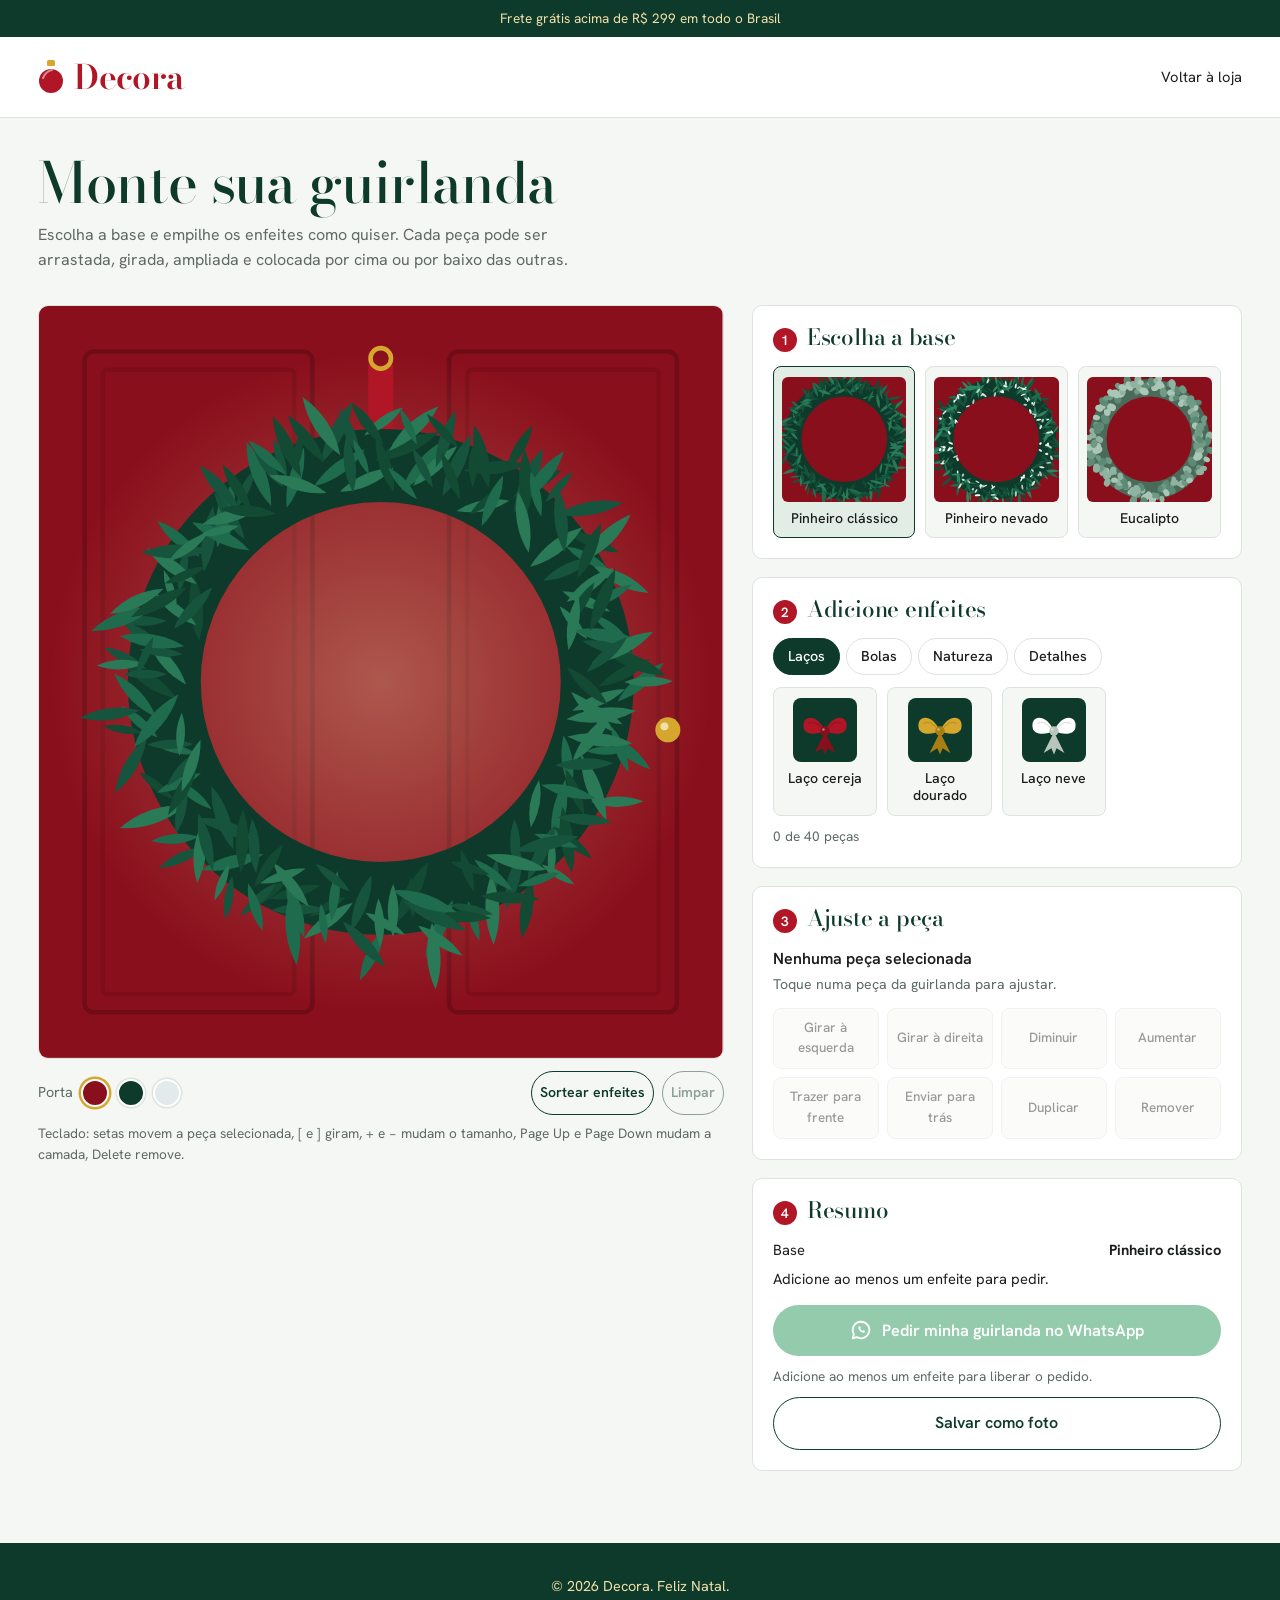
==== guirlanda.html @ 18083f87 "Add wreath builder with photo export and WhatsApp share New page guirlanda.html: pick a base, stack " ====
<!doctype html>
<html lang="pt-BR">
<head>
<meta charset="utf-8">
<meta name="viewport" content="width=device-width, initial-scale=1">
<title>Monte sua guirlanda | Decora Natal</title>
<meta name="description" content="Escolha a base, empilhe laços, bolas e frutos e veja a guirlanda pronta na porta antes de comprar.">
<link rel="preconnect" href="https://fonts.googleapis.com">
<link rel="preconnect" href="https://fonts.gstatic.com" crossorigin>
<link href="https://fonts.googleapis.com/css2?family=Bodoni+Moda:ital,opsz,wght@0,6..96,400..800;1,6..96,400..800&family=Hanken+Grotesk:wght@400;500;600&display=swap" rel="stylesheet">
<link rel="stylesheet" href="css/guirlanda.css">
</head>
<body>
<div class="bar">Frete grátis acima de R$ 299 em todo o Brasil</div>
<header>
  <div class="wrap head">
    <a class="logo" href="index.html" aria-label="Decora Natal, página inicial">
      <svg viewBox="0 0 26 34" aria-hidden="true"><rect x="9" y="0" width="8" height="6" rx="1.5" fill="#D6A72E"/><circle cx="13" cy="21" r="12" fill="#B01626"/><path d="M5 18 Q8 11 14 10" stroke="#fff" stroke-opacity=".5" stroke-width="2" fill="none" stroke-linecap="round"/></svg>
      Decora
    </a>
    <div class="acts">
      <a href="index.html">Voltar à loja</a>
    </div>
  </div>
</header>

<main class="wrap">
  <div class="intro">
    <h1>Monte sua guirlanda</h1>
    <p>Escolha a base e empilhe os enfeites como quiser. Cada peça pode ser arrastada, girada, ampliada e colocada por cima ou por baixo das outras.</p>
  </div>

  <div class="builder">
    <div class="stage">
      <div class="stage-box">
        <svg id="canvas" viewBox="0 0 600 660" role="img" aria-label="Pré-visualização da guirlanda na porta">
          <defs>
            <radialGradient id="glow" cx="50%" cy="50%" r="50%"><stop offset="0" stop-color="#F0DFA8" stop-opacity=".35"/><stop offset="1" stop-color="#F0DFA8" stop-opacity="0"/></radialGradient>
          </defs>
          <rect id="doorRect" width="600" height="660" fill="#8A0F1C"/>
          <g fill="none" stroke="#000" stroke-opacity=".2" stroke-width="4">
            <rect x="40" y="40" width="200" height="580" rx="8"/><rect x="360" y="40" width="200" height="580" rx="8"/>
            <rect x="56" y="56" width="168" height="548" rx="4" stroke-opacity=".1"/><rect x="376" y="56" width="168" height="548" rx="4" stroke-opacity=".1"/>
          </g>
          <circle cx="300" cy="330" r="290" fill="url(#glow)"/>
          <circle cx="552" cy="372" r="11" fill="#D6A72E"/><circle cx="549" cy="369" r="3.5" fill="#F0DFA8"/>
          <!-- fita de pendurar -->
          <rect x="289" y="52" width="22" height="90" fill="#B01626"/><circle cx="300" cy="46" r="9" fill="none" stroke="#D6A72E" stroke-width="4"/>
          <g id="baseLayer"></g>
          <g id="items"></g>
          <g id="selection"></g>
        </svg>
      </div>
      <div class="stage-tools">
        <div class="doors" id="doors"><span>Porta</span></div>
        <div class="row" style="grid-template-columns:auto auto;gap:8px">
          <button class="btn ghost" type="button" id="randBtn">Sortear enfeites</button>
          <button class="btn ghost" type="button" id="clearBtn">Limpar</button>
        </div>
      </div>
      <p class="hint">Teclado: setas movem a peça selecionada, [ e ] giram, + e − mudam o tamanho, Page Up e Page Down mudam a camada, Delete remove.</p>
    </div>

    <div class="panel">
      <section class="step" aria-labelledby="s1">
        <h2 id="s1"><span>1</span>Escolha a base</h2>
        <div class="bases" id="bases"></div>
      </section>

      <section class="step" aria-labelledby="s2">
        <h2 id="s2"><span>2</span>Adicione enfeites</h2>
        <div class="tabs" id="tabs" role="tablist" aria-label="Tipos de enfeite"></div>
        <div class="palette" id="palette"></div>
        <p class="small" style="margin-top:10px" id="count">0 de 40 peças</p>
      </section>

      <section class="step" aria-labelledby="s3">
        <h2 id="s3"><span>3</span>Ajuste a peça</h2>
        <p class="sel-name" id="selName">Nenhuma peça selecionada</p>
        <p class="sel-help" id="selHelp" aria-live="polite">Toque numa peça da guirlanda para ajustar.</p>
        <div class="tools">
          <button type="button" data-act="rotL" disabled>Girar à esquerda</button>
          <button type="button" data-act="rotR" disabled>Girar à direita</button>
          <button type="button" data-act="smaller" disabled>Diminuir</button>
          <button type="button" data-act="bigger" disabled>Aumentar</button>
          <button type="button" data-act="front" disabled>Trazer para frente</button>
          <button type="button" data-act="back" disabled>Enviar para trás</button>
          <button type="button" data-act="dup" disabled>Duplicar</button>
          <button type="button" class="danger" data-act="del" disabled>Remover</button>
        </div>
      </section>

      <section class="step" aria-labelledby="s4">
        <h2 id="s4"><span>4</span>Resumo</h2>
        <ul class="sum" id="sumList" aria-live="polite"></ul>
        <div class="cta">
          <a class="btn wa" id="waBtn" href="#" target="_blank" rel="noopener" aria-disabled="true">
            <svg viewBox="0 0 24 24" aria-hidden="true"><path d="M12 3a9 9 0 00-7.8 13.5L3 21l4.6-1.2A9 9 0 1012 3z" fill="none" stroke="currentColor" stroke-width="2" stroke-linejoin="round"/><path d="M9 8.5c0 3.5 3 6.5 6.500 6.500l1-1.800-2-1-.9.900c-1-.4-2-1.400-2.400-2.400l.9-.9-1-2z" fill="currentColor"/></svg>
            Pedir minha guirlanda no WhatsApp
          </a>
          <p class="small" id="waHelp"></p>
          <button class="btn ghost" type="button" id="photoBtn">Salvar como foto</button>
        </div>
      </section>
    </div>
  </div>
</main>

<footer><p>© 2026 Decora. Feliz Natal.</p></footer>
<div class="toast" id="toast" role="status" aria-live="polite"></div>

<script src="js/wreath-templates.js"></script>
<script src="js/wreath-builder.js"></script>
</body>
</html>
---- css/guirlanda.css ----
:root{
  --snow:#F5F7F4; --paper:#fff; --pine:#0E3A2B; --pine-2:#17543D; --cherry:#B01626; --cherry-d:#8A0F1C;
  --gold:#D6A72E; --gold-l:#F0DFA8; --ink:#1B1F1C; --mute:#5E6A63; --line:#DDE3DD; --t1:#E2EDE6; --t3:#F7EDCB;
  --gutter:clamp(16px,3vw,40px); --max:1320px;
  --display:'Bodoni Moda',Didot,Georgia,serif; --body:'Hanken Grotesk',system-ui,sans-serif; --ease:cubic-bezier(.2,.8,.2,1);
}
*{box-sizing:border-box;margin:0}
body{font-family:var(--body);color:var(--ink);background:var(--snow);line-height:1.55}
a{color:inherit;text-decoration:none}
button{font:inherit;cursor:pointer;color:inherit}
button:disabled{cursor:not-allowed;opacity:.45}
:focus-visible{outline:3px solid var(--gold);outline-offset:3px;border-radius:4px}
.wrap{max-width:var(--max);margin:0 auto;padding:0 var(--gutter)}
h1,h2,h3{font-family:var(--display);font-weight:500;line-height:1.05;letter-spacing:-.01em}

.bar{background:var(--pine);color:var(--gold-l);font-size:.85rem;text-align:center;padding:8px var(--gutter)}
header{background:var(--paper);border-bottom:1px solid var(--line);position:sticky;top:0;z-index:20}
.head{display:flex;align-items:center;justify-content:space-between;gap:16px;padding-block:14px}
.logo{display:flex;align-items:center;gap:10px;font-family:var(--display);font-size:2.1rem;font-weight:600;color:var(--cherry);letter-spacing:-.02em}
.logo svg{width:26px;height:34px}
.acts{display:flex;gap:20px;font-size:.92rem;align-items:center}
.acts a:hover{color:var(--cherry)}
.bag{display:inline-flex;gap:6px;align-items:center;background:none;border:0;padding:4px}
.bag b{background:var(--cherry);color:#fff;border-radius:999px;min-width:22px;height:22px;display:grid;place-items:center;font-size:.75rem;font-weight:600}
.bag b.bump{animation:bump .5s var(--ease)}
@keyframes bump{40%{transform:scale(1.5)}}

.intro{padding-block:36px 8px}
.intro h1{font-size:clamp(2.1rem,4.4vw,3.6rem);color:var(--pine)}
.intro p{color:var(--mute);margin-top:10px;max-width:60ch}

.builder{display:grid;grid-template-columns:minmax(0,7fr) minmax(0,5fr);gap:28px;padding-block:24px 0;align-items:start}

/* tela */
.stage{position:sticky;top:132px}
.stage-box{border-radius:10px;overflow:hidden;border:1px solid var(--line);background:#fff;touch-action:none}
#canvas{display:block;width:100%;height:auto;user-select:none;-webkit-user-select:none}
.item{cursor:grab;outline:none}
.item.dragging{cursor:grabbing}
.item:hover{filter:brightness(1.06)}
.item:focus-visible .pop{filter:drop-shadow(0 0 4px var(--gold))}
.pop{transform-origin:0 0}
.fresh .pop{animation:pop .55s cubic-bezier(.3,1.6,.5,1)}
@keyframes pop{from{transform:scale(.3) rotate(-30deg);opacity:0}}
.sel-ring{fill:none;stroke:#F0DFA8;stroke-width:2.5;stroke-dasharray:7 6;animation:march 1.2s linear infinite;pointer-events:none}
@keyframes march{to{stroke-dashoffset:-26}}
.stage-tools{display:flex;flex-wrap:wrap;gap:8px;align-items:center;justify-content:space-between;margin-top:12px}
.doors{display:flex;gap:8px;align-items:center;font-size:.9rem;color:var(--mute)}
.door-sw{width:28px;height:28px;border-radius:50%;border:2px solid #fff;box-shadow:0 0 0 1.5px var(--line);padding:0}
.door-sw[aria-pressed="true"]{box-shadow:0 0 0 2.5px var(--gold)}
.hint{font-size:.85rem;color:var(--mute);margin-top:8px}

/* painel */
.panel{display:grid;gap:18px}
.step{background:var(--paper);border:1px solid var(--line);border-radius:10px;padding:20px}
.step h2{font-size:1.4rem;color:var(--pine);margin-bottom:14px;display:flex;align-items:baseline;gap:10px}
.step h2 span{font-family:var(--body);font-size:.85rem;font-weight:600;color:#fff;background:var(--cherry);border-radius:999px;width:24px;height:24px;display:inline-grid;place-items:center;flex:none}
.bases,.palette{display:grid;grid-template-columns:repeat(3,1fr);gap:10px}
.palette{grid-template-columns:repeat(auto-fill,minmax(104px,1fr))}
.base-card,.pick{background:var(--snow);border:1.5px solid var(--line);border-radius:8px;padding:10px 8px;display:flex;flex-direction:column;align-items:center;gap:2px;text-align:center;transition:border-color .2s,transform .3s var(--ease),background .2s}
.base-card:hover,.pick:hover{transform:translateY(-3px);border-color:var(--gold)}
.base-card[aria-pressed="true"]{border-color:var(--pine);background:var(--t1)}
.base-card svg{width:100%;aspect-ratio:1;background:#8A0F1C;border-radius:6px;margin-bottom:6px}
.pick svg{width:64px;height:64px;background:var(--pine);border-radius:8px;padding:6px;margin-bottom:6px}
.base-card span,.pick span{font-size:.88rem;font-weight:500;line-height:1.25}
.base-card small,.pick small{font-size:.8rem;color:var(--mute)}
.tabs{display:flex;gap:6px;flex-wrap:wrap;margin-bottom:12px}
.tabs button{border:1.5px solid var(--line);background:transparent;border-radius:999px;padding:6px 14px;font-size:.9rem;font-weight:500}
.tabs button[aria-selected="true"]{background:var(--pine);border-color:var(--pine);color:#fff}
.sel-name{font-weight:600}
.sel-help{font-size:.88rem;color:var(--mute);margin:2px 0 12px}
.tools{display:grid;grid-template-columns:repeat(4,1fr);gap:8px}
.tools button{border:1.5px solid var(--line);background:var(--snow);border-radius:8px;padding:9px 6px;font-size:.84rem;font-weight:500;transition:background .2s}
.tools button:not(:disabled):hover{background:var(--t3);border-color:var(--gold)}
.tools .danger:not(:disabled):hover{background:#f7e1e1;border-color:var(--cherry);color:var(--cherry-d)}

.sum{list-style:none;padding:0;margin:0 0 12px;display:grid;gap:6px;font-size:.92rem}
.sum li{display:flex;justify-content:space-between;gap:12px}
.total{display:flex;justify-content:space-between;align-items:baseline;border-top:1px solid var(--line);padding-top:12px}
.total b{font-family:var(--display);font-size:2rem;color:var(--cherry);font-weight:600}
.small{font-size:.85rem;color:var(--mute)}
.cta{display:grid;gap:10px;margin-top:14px}
.btn{display:block;text-align:center;border:0;border-radius:999px;padding:13px 26px;font-weight:600;background:var(--cherry);color:#fff;transition:background .2s,transform .25s var(--ease)}
.btn:hover{background:var(--cherry-d);transform:translateY(-2px)}
.btn.wa{background:#128C4A;display:flex;align-items:center;justify-content:center;gap:10px;font-size:1.02rem}
.btn.wa:hover{background:#0c6e39}
.btn.wa svg{width:22px;height:22px;flex:none}
.btn.wa[aria-disabled="true"]{opacity:.45;cursor:not-allowed;transform:none;background:#128C4A}
.btn.ghost{background:transparent;color:var(--pine);border:1.5px solid var(--pine)}
.btn.ghost:hover{background:var(--pine);color:#fff}
.row{display:grid;grid-template-columns:1fr 1fr 1fr;gap:8px}
.row .btn{padding:10px 8px;font-size:.88rem}

footer{margin-top:72px;background:var(--pine);color:var(--gold-l);padding:32px 0;text-align:center;font-size:.9rem}
.toast{position:fixed;left:50%;bottom:24px;transform:translate(-50%,30px);background:var(--pine);color:#fff;padding:12px 22px;border-radius:999px;font-size:.92rem;opacity:0;pointer-events:none;transition:.35s var(--ease);z-index:50;max-width:92vw;text-align:center}
.toast.on{opacity:1;transform:translate(-50%,0)}

@media(max-width:960px){.builder{grid-template-columns:1fr}.stage{position:static}.tools{grid-template-columns:repeat(2,1fr)}}
@media(max-width:520px){.bases{grid-template-columns:1fr 1fr 1fr;gap:6px}.row{grid-template-columns:1fr}.acts a{display:none}}
@media(prefers-reduced-motion:reduce){*,*::before,*::after{animation:none!important;transition:none!important}}
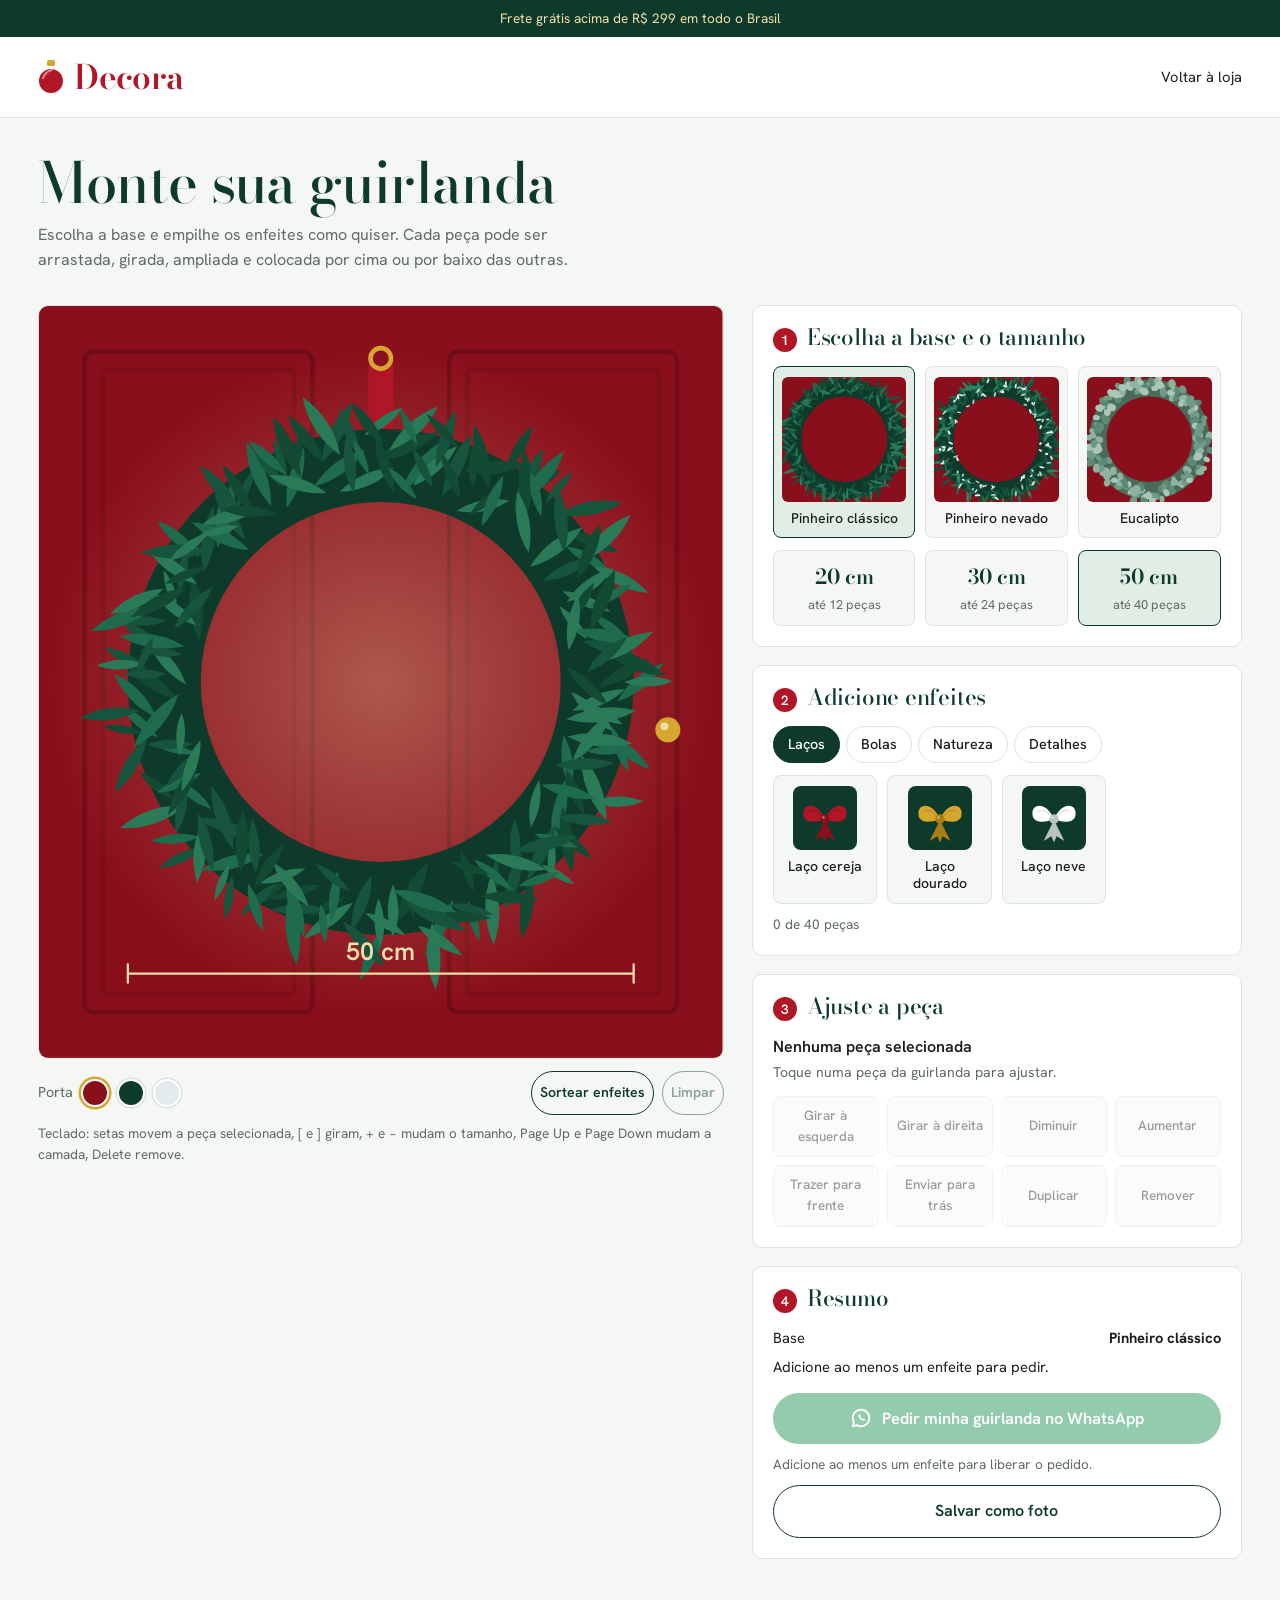
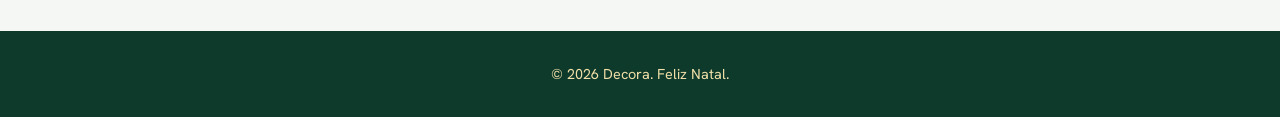
==== commit 089d26a2: "Add ball finishes and wreath sizes to the builder Baubles now come in glossy, glitter and matte fini" ====
--- a/guirlanda.html
+++ b/guirlanda.html
@@ -45,8 +45,9 @@
           <circle cx="300" cy="330" r="290" fill="url(#glow)"/>
           <circle cx="552" cy="372" r="11" fill="#D6A72E"/><circle cx="549" cy="369" r="3.5" fill="#F0DFA8"/>
           <!-- fita de pendurar -->
-          <rect x="289" y="52" width="22" height="90" fill="#B01626"/><circle cx="300" cy="46" r="9" fill="none" stroke="#D6A72E" stroke-width="4"/>
+          <rect id="ribbon" x="289" y="52" width="22" height="88" fill="#B01626"/><circle cx="300" cy="46" r="9" fill="none" stroke="#D6A72E" stroke-width="4"/>
           <g id="baseLayer"></g>
+          <g id="dim"></g>
           <g id="items"></g>
           <g id="selection"></g>
         </svg>
@@ -63,8 +64,9 @@
 
     <div class="panel">
       <section class="step" aria-labelledby="s1">
-        <h2 id="s1"><span>1</span>Escolha a base</h2>
+        <h2 id="s1"><span>1</span>Escolha a base e o tamanho</h2>
         <div class="bases" id="bases"></div>
+        <div class="sizes" id="sizes" role="group" aria-label="Tamanho da guirlanda"></div>
       </section>
 
       <section class="step" aria-labelledby="s2">
--- a/css/guirlanda.css
+++ b/css/guirlanda.css
@@ -64,6 +64,14 @@
 .pick svg{width:64px;height:64px;background:var(--pine);border-radius:8px;padding:6px;margin-bottom:6px}
 .base-card span,.pick span{font-size:.88rem;font-weight:500;line-height:1.25}
 .base-card small,.pick small{font-size:.8rem;color:var(--mute)}
+.sizes{display:grid;grid-template-columns:repeat(3,1fr);gap:10px;margin-top:12px}
+.size-card{background:var(--snow);border:1.5px solid var(--line);border-radius:8px;padding:10px 6px;display:flex;flex-direction:column;align-items:center;gap:2px;transition:border-color .2s,background .2s}
+.size-card b{font-family:var(--display);font-size:1.3rem;font-weight:600;color:var(--pine)}
+.size-card small{font-size:.8rem;color:var(--mute)}
+.size-card:hover{border-color:var(--gold)}
+.size-card[aria-pressed="true"]{border-color:var(--pine);background:var(--t1)}
+.gl{animation:gl 2.4s ease-in-out infinite}
+@keyframes gl{50%{opacity:.2}}
 .tabs{display:flex;gap:6px;flex-wrap:wrap;margin-bottom:12px}
 .tabs button{border:1.5px solid var(--line);background:transparent;border-radius:999px;padding:6px 14px;font-size:.9rem;font-weight:500}
 .tabs button[aria-selected="true"]{background:var(--pine);border-color:var(--pine);color:#fff}
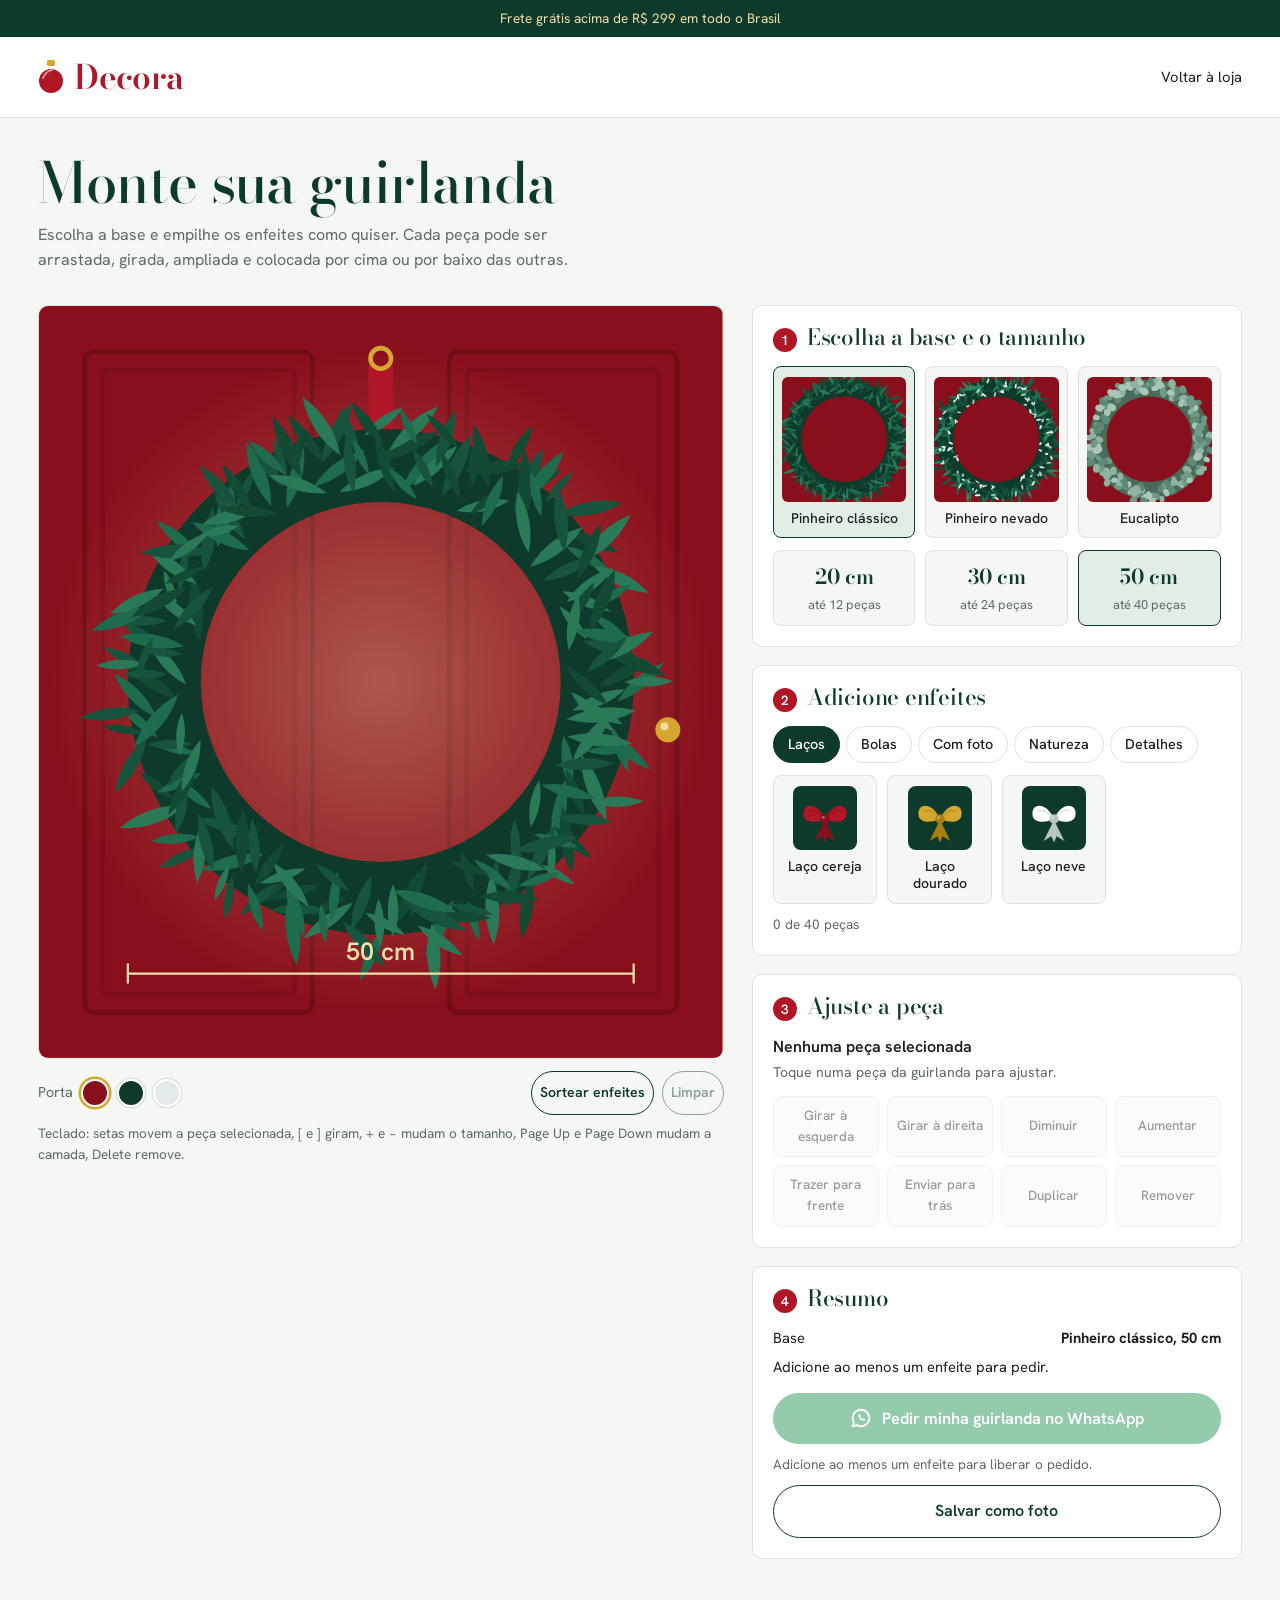
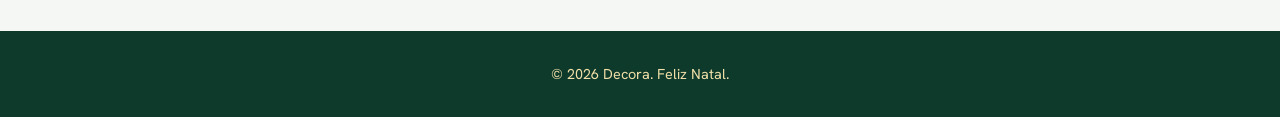
==== commit dc293cb5: "Remove account/bag/coupon, add photo ball, order via WhatsApp - Header: drop Entrar, Favoritos and S" ====
--- a/guirlanda.html
+++ b/guirlanda.html
@@ -73,6 +73,7 @@
         <h2 id="s2"><span>2</span>Adicione enfeites</h2>
         <div class="tabs" id="tabs" role="tablist" aria-label="Tipos de enfeite"></div>
         <div class="palette" id="palette"></div>
+        <p class="photo-note" id="tabNote" hidden><b>As fotos não são enviadas pelo site.</b> Escolha a bola, monte a guirlanda e mande as fotos pelo WhatsApp na hora de fechar o pedido.</p>
         <p class="small" style="margin-top:10px" id="count">0 de 40 peças</p>
       </section>
 
--- a/css/guirlanda.css
+++ b/css/guirlanda.css
@@ -83,6 +83,9 @@
 .tools .danger:not(:disabled):hover{background:#f7e1e1;border-color:var(--cherry);color:var(--cherry-d)}
 
 .sum{list-style:none;padding:0;margin:0 0 12px;display:grid;gap:6px;font-size:.92rem}
+.photo-note{margin-top:12px;padding:12px 14px;border-radius:8px;background:var(--t3);border:1px dashed var(--gold);font-size:.9rem;color:var(--ink)}
+.photo-note[hidden]{display:none}
+.sum li.note{margin-top:4px;padding:10px 12px;border-radius:8px;background:var(--t3);font-size:.88rem}
 .sum li{display:flex;justify-content:space-between;gap:12px}
 .total{display:flex;justify-content:space-between;align-items:baseline;border-top:1px solid var(--line);padding-top:12px}
 .total b{font-family:var(--display);font-size:2rem;color:var(--cherry);font-weight:600}
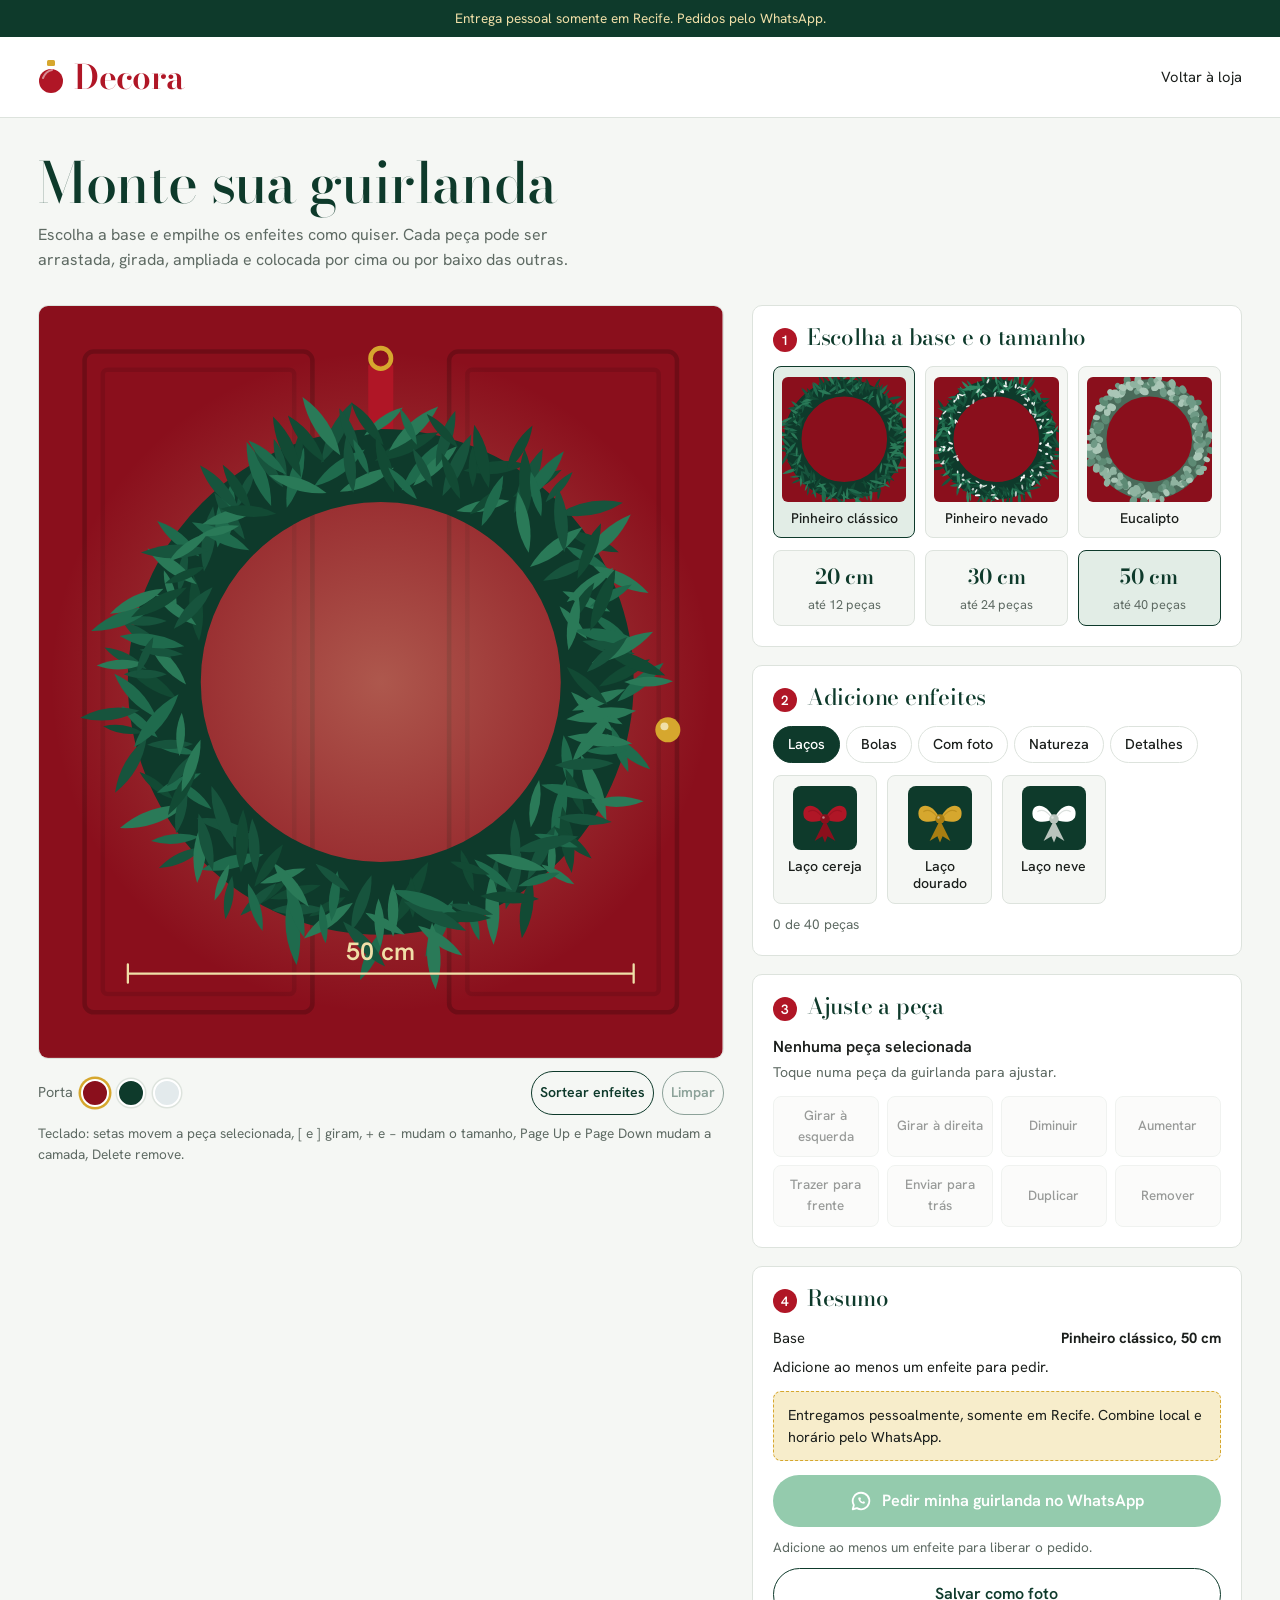
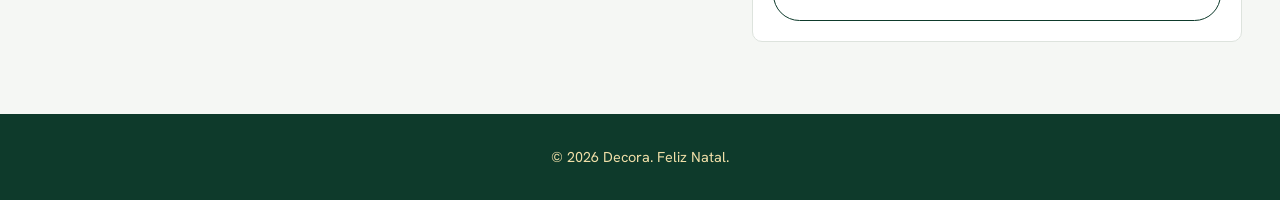
==== commit 8b399031: "Sell only in Recife with in-person delivery Replace nationwide shipping, installments and returns co" ====
--- a/guirlanda.html
+++ b/guirlanda.html
@@ -11,7 +11,7 @@
 <link rel="stylesheet" href="css/guirlanda.css">
 </head>
 <body>
-<div class="bar">Frete grátis acima de R$ 299 em todo o Brasil</div>
+<div class="bar">Entrega pessoal somente em Recife. Pedidos pelo WhatsApp.</div>
 <header>
   <div class="wrap head">
     <a class="logo" href="index.html" aria-label="Decora Natal, página inicial">
@@ -96,6 +96,7 @@
       <section class="step" aria-labelledby="s4">
         <h2 id="s4"><span>4</span>Resumo</h2>
         <ul class="sum" id="sumList" aria-live="polite"></ul>
+        <p class="photo-note" style="margin:0 0 4px">Entregamos pessoalmente, somente em Recife. Combine local e horário pelo WhatsApp.</p>
         <div class="cta">
           <a class="btn wa" id="waBtn" href="#" target="_blank" rel="noopener" aria-disabled="true">
             <svg viewBox="0 0 24 24" aria-hidden="true"><path d="M12 3a9 9 0 00-7.8 13.5L3 21l4.6-1.2A9 9 0 1012 3z" fill="none" stroke="currentColor" stroke-width="2" stroke-linejoin="round"/><path d="M9 8.5c0 3.5 3 6.5 6.500 6.500l1-1.800-2-1-.9.900c-1-.4-2-1.400-2.400-2.400l.9-.9-1-2z" fill="currentColor"/></svg>
